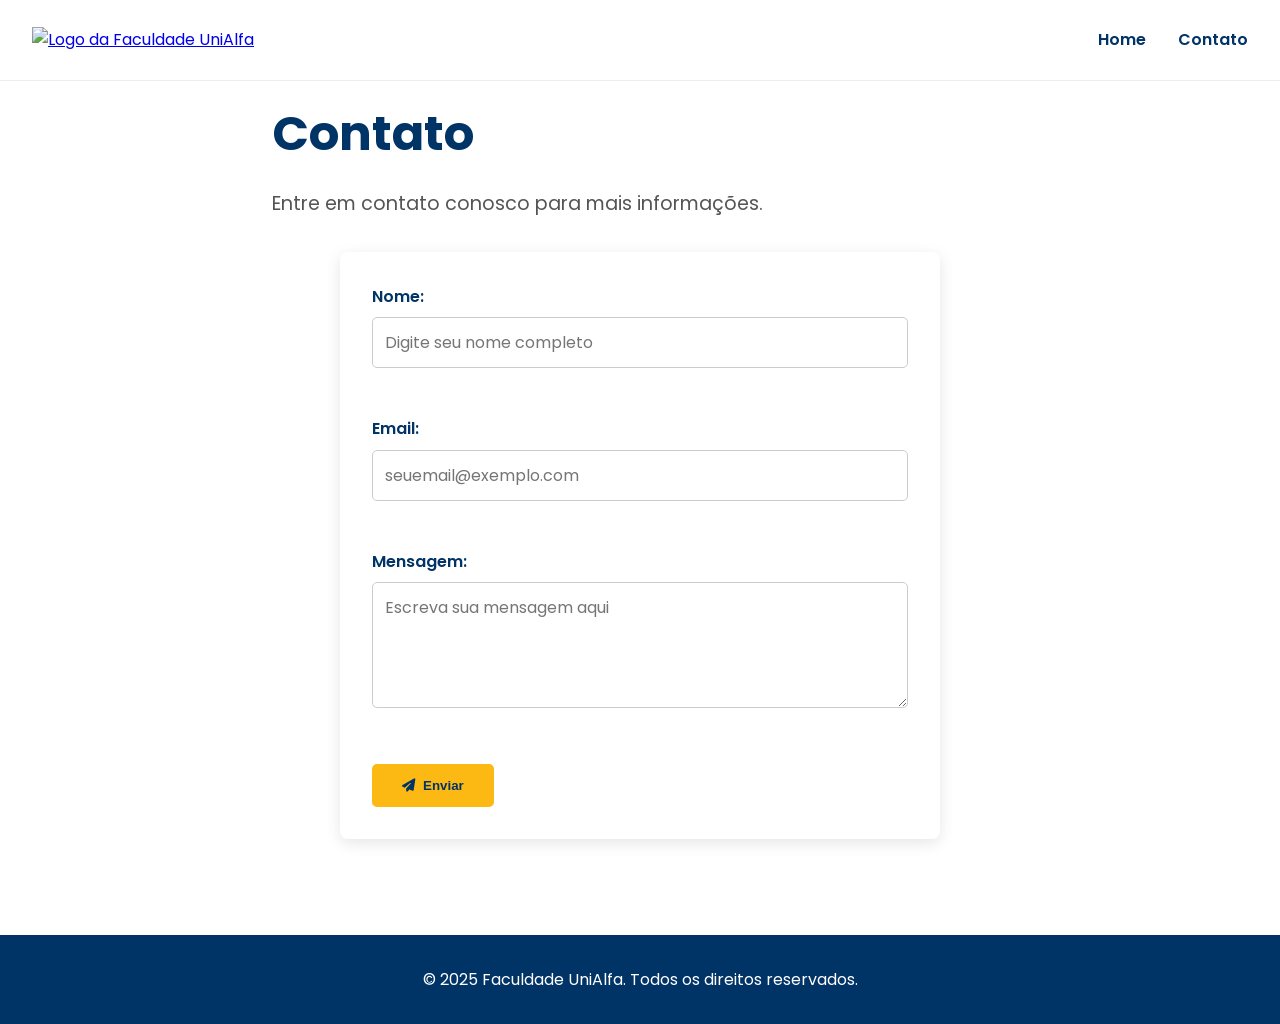
==== contato.html @ 8d39f126 "Adição de Página de Contato e Construção do Formulário de Contato" ====
<!DOCTYPE html>
<html lang="pt-BR">

<head>
    <meta charset="UTF-8">
    <meta name="viewport" content="width=device-width, initial-scale=1.0">
    <meta name="description"
        content="Entre em contato com a Faculdade UniAlfa para informações sobre cursos, matrículas e serviços.">
    <title>Faculdade UniAlfa - Contato</title>

    <link rel="stylesheet" href="style.css">
    <link rel="stylesheet" href="https://cdnjs.cloudflare.com/ajax/libs/font-awesome/6.4.0/css/all.min.css">
</head>

<body>

    <header class="header">
        <nav class="navbar" aria-label="Menu principal">
            <a href="index.html" class="logo" aria-label="Página inicial">
                <img src="https://www.alfaumuarama.edu.br/fau/images/logop.png" alt="Logo da Faculdade UniAlfa">
            </a>
            <ul class="nav-menu">
                <li class="nav-item"><a href="index.html" class="nav-link">Home</a></li>
                <li class="nav-item"><a href="contato.html" class="nav-link">Contato</a></li>
            </ul>
            <button class="hamburger" aria-label="Abrir menu">
                <span class="bar"></span>
                <span class="bar"></span>
                <span class="bar"></span>
            </button>
        </nav>
    </header>

    <main>
        <section class="hero-content" aria-label="Formulário de contato">
            <h1 class="hero-title">Contato</h1>
            <p class="hero-subtitle">Entre em contato conosco para mais informações.</p>

            <form class="contact-form" action="#" method="post">
                <div class="form-group">
                    <label for="name">Nome:</label>
                    <input type="text" id="name" name="name" placeholder="Digite seu nome completo" required>
                </div>

                <div class="form-group">
                    <label for="email">Email:</label>
                    <input type="email" id="email" name="email" placeholder="seuemail@exemplo.com" required>
                </div>

                <div class="form-group">
                    <label for="message">Mensagem:</label>
                    <textarea id="message" name="message" rows="4" placeholder="Escreva sua mensagem aqui"
                        required></textarea>
                </div>

                <button type="submit" class="btn btn-primary">
                    <i class="fa-solid fa-paper-plane"></i> Enviar
                </button>
            </form>
        </section>
    </main>

    <footer class="footer">
        <p>&copy; 2025 Faculdade UniAlfa. Todos os direitos reservados.</p>
    </footer>

    <script src="script.js"></script>
</body>

</html>
---- style.css ----
/* Importação da Fonte e Reset Básico */
@import url('https://fonts.googleapis.com/css2?family=Poppins:wght@400;600;700&display=swap');

* {
    margin: 0;
    padding: 0;
    box-sizing: border-box;
}

html {
    scroll-behavior: smooth;
}

body {
    font-family: 'Poppins', sans-serif;
    color: #333;
    line-height: 1.6;
}

.container {
    max-width: 1100px;
    margin: 0 auto;
    padding: 0 2rem;
}

/* Header e Navegação */
.header {
    background-color: #fff;
    border-bottom: 1px solid #eee;
    position: fixed;
    width: 100%;
    top: 0;
    z-index: 1000;
    transition: background-color 0.3s ease;
}

.navbar {
    display: flex;
    justify-content: space-between;
    align-items: center;
    height: 80px;
    padding: 0 2rem;
}

.logo img {
    height: 50px;
}

.nav-menu {
    display: flex;
    list-style: none;
    gap: 2rem;
}

.nav-link {
    text-decoration: none;
    color: #003366;
    font-weight: 600;
    transition: color 0.3s ease;
}

.nav-link:hover {
    color: #fdb913;
}

/* Menu Hamburger (Mobile) */
.hamburger {
    display: none;
    cursor: pointer;
}

.bar {
    display: block;
    width: 25px;
    height: 3px;
    margin: 5px auto;
    background-color: #003366;
    transition: all 0.3s ease-in-out;
}

/* Estilos Gerais de Seção */
section {
    padding: 6rem 0;
}

.section-title {
    text-align: center;
    font-size: 2.5rem;
    color: #003366;
    margin-bottom: 1rem;
}

.section-description {
    text-align: center;
    font-size: 1.1rem;
    color: #555;
    max-width: 600px;
    margin: 0 auto 3rem auto;
}

/* Botões */
.btn {
    display: inline-block;
    padding: 12px 28px;
    border-radius: 5px;
    text-decoration: none;
    font-weight: 600;
    transition: all 0.3s ease;
    text-align: center;
}

.btn-primary {
    background-color: #fdb913;
    color: #003366;
    border: 2px solid #fdb913;
}

.btn-primary:hover {
    background-color: transparent;
    color: #fdb913;
}

.btn-secondary {
    background-color: #003366;
    color: #fff;
    border: 2px solid #003366;
}

.btn-secondary:hover {
    background-color: transparent;
    color: #003366;
}

/* Seção Hero */
.hero {
    background: linear-gradient(rgba(0, 51, 102, 0.7), rgba(0, 51, 102, 0.7)), url('https://www.alfaumuarama.edu.br/fau/site/templates/assets/images/slides/slide-2.jpg') no-repeat center center/cover;
    height: 100vh;
    display: flex;
    align-items: center;
    justify-content: center;
    text-align: center;
    color: #fff;
    padding-top: 80px; /* Para compensar o header fixo */
}

.hero-content {
    max-width: 800px;
}

.hero-title {
    font-size: 3.5rem;
    margin-bottom: 1rem;
}

.hero-subtitle {
    font-size: 1.2rem;
    margin-bottom: 2rem;
}

/* Seção Cursos */
.cursos-section {
    background-color: #f9f9f9;
}

.cursos-grid {
    display: grid;
    grid-template-columns: repeat(auto-fit, minmax(300px, 1fr));
    gap: 2rem;
}

.curso-card {
    background-color: #fff;
    border-radius: 8px;
    box-shadow: 0 4px 15px rgba(0,0,0,0.1);
    overflow: hidden;
    transition: transform 0.3s ease, box-shadow 0.3s ease;
}

.curso-card:hover {
    transform: translateY(-10px);
    box-shadow: 0 8px 25px rgba(0,0,0,0.15);
}

.curso-card img {
    width: 100%;
    height: 200px;
    object-fit: cover;
}

.curso-info {
    padding: 1.5rem;
}

.curso-info h3 {
    color: #003366;
    margin-bottom: 0.5rem;
}

.curso-info p {
    margin-bottom: 1.5rem;
}

/* Seção Sobre */
.sobre-container {
    display: flex;
    align-items: center;
    gap: 3rem;
}

.sobre-image img {
    max-width: 450px;
    border-radius: 8px;
}

.sobre-content h2 {
    text-align: left;
    margin-bottom: 1.5rem;
}

.sobre-content ul {
    list-style: none;
    margin-top: 1rem;
}

.sobre-content li {
    margin-bottom: 0.5rem;
}

.sobre-content .fa-check-circle {
    color: #003366;
    margin-right: 0.5rem;
}

/* Seção Contato */
.contato-section {
    background-color: #f9f9f9;
}

.contato-wrapper {
    display: grid;
    grid-template-columns: 2fr 1fr;
    gap: 3rem;
    background: #fff;
    padding: 3rem;
    border-radius: 8px;
    box-shadow: 0 4px 15px rgba(0,0,0,0.1);
}

.form-group {
    margin-bottom: 1.5rem;
}

.form-group input,
.form-group textarea {
    width: 100%;
    padding: 12px;
    border: 1px solid #ccc;
    border-radius: 5px;
    font-family: 'Poppins', sans-serif;
}

.form-group input:focus,
.form-group textarea:focus {
    outline: none;
    border-color: #003366;
}

.contato-info {
    color: #333;
}

.contato-info h3 {
    color: #003366;
    margin-bottom: 1rem;
}

.contato-info p {
    margin-bottom: 1rem;
    display: flex;
    align-items: center;
}

.contato-info i {
    color: #003366;
    margin-right: 1rem;
    font-size: 1.2rem;
}

.social-icons {
    margin-top: 1rem;
}

.social-icons a {
    color: #003366;
    font-size: 1.5rem;
    margin-right: 1rem;
    transition: color 0.3s ease;
}

.social-icons a:hover {
    color: #fdb913;
}

/* Rodapé */
.footer {
    background-color: #003366;
    color: #fff;
    text-align: center;
    padding: 2rem 0;
}

.contact-form {
  max-width: 600px;
  margin: 0 auto;
  background: #fff;
  padding: 2rem;
  border-radius: 8px;
  box-shadow: 0 4px 15px rgba(0,0,0,0.1);
}

.contact-form label {
  display: block;
  font-weight: 600;
  color: #003366;
  margin-bottom: 0.5rem;
}

.contact-form input,
.contact-form textarea {
  width: 100%;
  padding: 12px;
  border: 1px solid #ccc;
  border-radius: 5px;
  font-family: 'Poppins', sans-serif;
  font-size: 1rem;
  margin-bottom: 1.5rem;
  transition: border-color 0.3s ease;
}

.contact-form input:focus,
.contact-form textarea:focus {
  outline: none;
  border-color: #fdb913;
  box-shadow: 0 0 0 2px rgba(253,185,19,0.2);
}

.contact-form .btn-primary {
  display: inline-flex;
  align-items: center;
  gap: .5rem;
  background-color: #fdb913;
  color: #003366;
  border: 2px solid #fdb913;
  font-weight: 600;
  padding: 12px 28px;
  border-radius: 5px;
  cursor: pointer;
  transition: all 0.3s ease;
}

.contact-form .btn-primary:hover {
  background-color: transparent;
  color: #fdb913;
}

.hero-content {
  max-width: 800px;
  margin: 0 auto;
  padding: 6rem 2rem;
}

.hero-content h1.hero-title {
  font-size: 3rem;
  color: #003366;
  margin-bottom: 1rem;
}

.hero-content p.hero-subtitle {
  font-size: 1.2rem;
  color: #555;
  margin-bottom: 2rem;
}

@media (max-width: 768px) {
  .contact-form {
    padding: 1.5rem;
  }

  .hero-content h1.hero-title {
    font-size: 2rem;
  }
}

@media(max-width: 992px) {
    .sobre-container {
        flex-direction: column;
        text-align: center;
    }
    .sobre-content h2 {
        text-align: center;
    }
    .sobre-image img {
        max-width: 100%;
    }
    .contato-wrapper {
        grid-template-columns: 1fr;
    }
}

@media(max-width: 768px) {
    .nav-menu {
        position: fixed;
        left: -100%;
        top: 80px;
        flex-direction: column;
        background-color: #fff;
        width: 100%;
        text-align: center;
        transition: 0.3s;
        box-shadow: 0 10px 27px rgba(0, 0, 0, 0.05);
    }

    .nav-menu.active {
        left: 0;
    }

    .nav-item {
        margin: 2rem 0;
    }

    .hamburger {
        display: block;
    }

    .hamburger.active .bar:nth-child(2) {
        opacity: 0;
    }

    .hamburger.active .bar:nth-child(1) {
        transform: translateY(8px) rotate(45deg);
    }

    .hamburger.active .bar:nth-child(3) {
        transform: translateY(-8px) rotate(-45deg);
    }

    .hero-title {
        font-size: 2.5rem;
    }
    
    .section-title {
        font-size: 2rem;
    }
}
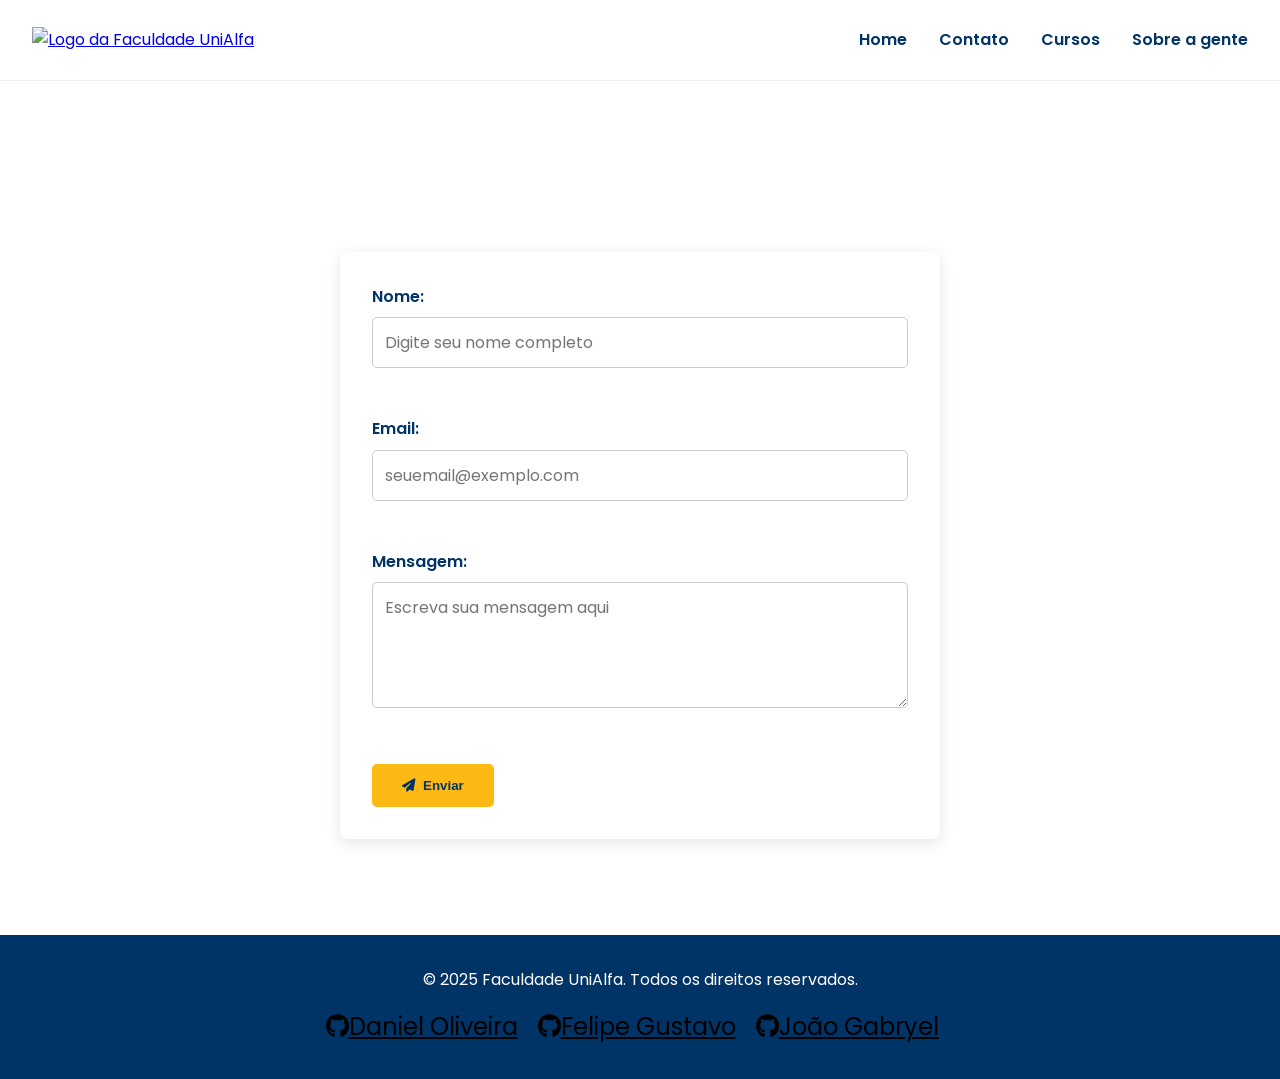
==== commit 0f12baa6: "Ajustes na Home para links e alterações de estilo para melhor visualização." ====
--- a/contato.html
+++ b/contato.html
@@ -22,6 +22,8 @@
             <ul class="nav-menu">
                 <li class="nav-item"><a href="index.html" class="nav-link">Home</a></li>
                 <li class="nav-item"><a href="contato.html" class="nav-link">Contato</a></li>
+                <li class="nav-item"><a href="#cursos" class="nav-link">Cursos</a></li>
+                <li class="nav-item"><a href="#sobre" class="nav-link">Sobre a gente</a></li>
             </ul>
             <button class="hamburger" aria-label="Abrir menu">
                 <span class="bar"></span>
@@ -62,6 +64,11 @@
 
     <footer class="footer">
         <p>&copy; 2025 Faculdade UniAlfa. Todos os direitos reservados.</p>
+        <div class="social-icons">
+            <a href="https://github.com/danielsz3"><i class="fab fa-github"></i>Daniel Oliveira</a>
+            <a href="https://github.com/flpgustavo"><i class="fab fa-github"></i>Felipe Gustavo</a>
+            <a href="https://github.com/JoaoGabryel"><i class="fab fa-github"></i>João Gabryel</a>
+        </div>
     </footer>
 
     <script src="script.js"></script>
--- a/style.css
+++ b/style.css
@@ -133,7 +133,7 @@
 
 /* Seção Hero */
 .hero {
-    background: linear-gradient(rgba(0, 51, 102, 0.7), rgba(0, 51, 102, 0.7)), url('https://www.alfaumuarama.edu.br/fau/site/templates/assets/images/slides/slide-2.jpg') no-repeat center center/cover;
+    background: linear-gradient(rgba(0, 51, 102, 0.7), rgba(0, 51, 102, 0.7)), url('https://www.alfaumuarama.edu.br/downloads/banner/1748867957_1.jpg') no-repeat center center/cover;
     height: 100vh;
     display: flex;
     align-items: center;
@@ -148,6 +148,7 @@
 }
 
 .hero-title {
+    
     font-size: 3.5rem;
     margin-bottom: 1rem;
 }
@@ -291,14 +292,14 @@
 }
 
 .social-icons a {
-    color: #003366;
+    color: #000000;
     font-size: 1.5rem;
     margin-right: 1rem;
     transition: color 0.3s ease;
 }
 
 .social-icons a:hover {
-    color: #fdb913;
+    color: #138cfd;
 }
 
 /* Rodapé */
@@ -371,13 +372,13 @@
 
 .hero-content h1.hero-title {
   font-size: 3rem;
-  color: #003366;
+  color: #fff;
   margin-bottom: 1rem;
 }
 
 .hero-content p.hero-subtitle {
   font-size: 1.2rem;
-  color: #555;
+  color: #ffffff;
   margin-bottom: 2rem;
 }
 
@@ -451,4 +452,17 @@
     .section-title {
         font-size: 2rem;
     }
+}
+
+.testemunhos, .diferenciais {
+    padding: 4rem 2rem;
+    background-color: #f9f9f9;
+    text-align: center;
+}
+
+.testemunhos .curso-card, .diferenciais .curso-card {
+    padding: 2rem;
+    border-radius: 8px;
+    background-color: #fff;
+    box-shadow: 0 4px 15px rgba(0,0,0,0.1);
 }
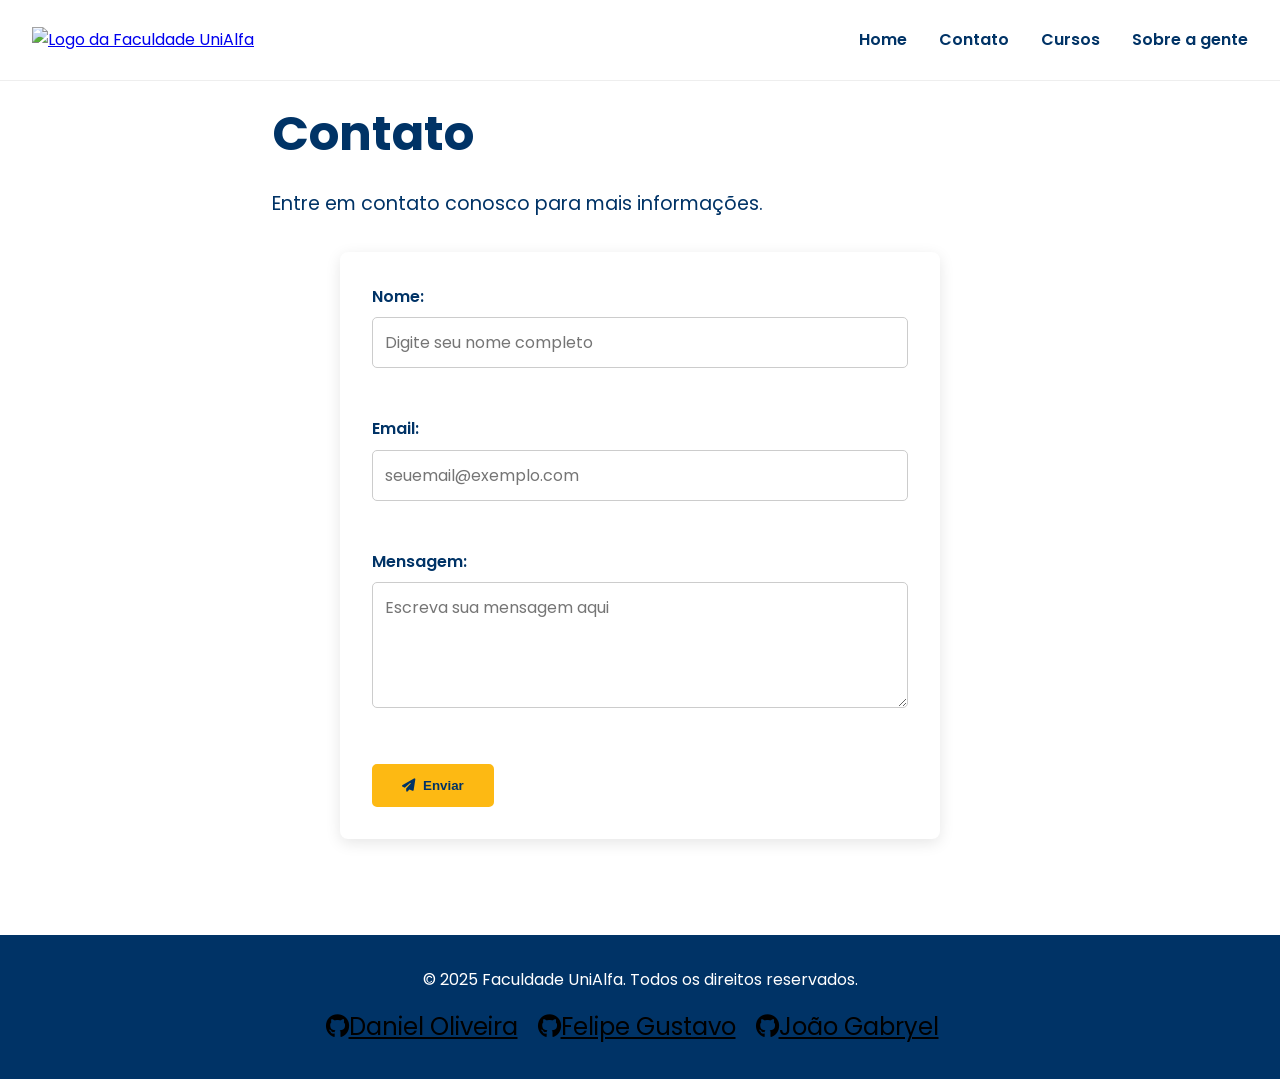
==== commit 42521e9f: "Criação da Page Curso e feito alterações." ====
--- a/contato.html
+++ b/contato.html
@@ -22,8 +22,8 @@
             <ul class="nav-menu">
                 <li class="nav-item"><a href="index.html" class="nav-link">Home</a></li>
                 <li class="nav-item"><a href="contato.html" class="nav-link">Contato</a></li>
-                <li class="nav-item"><a href="#cursos" class="nav-link">Cursos</a></li>
-                <li class="nav-item"><a href="#sobre" class="nav-link">Sobre a gente</a></li>
+                <li class="nav-item"><a href="cursos.html" class="nav-link">Cursos</a></li>
+                <li class="nav-item"><a href="sobre.html" class="nav-link">Sobre a gente</a></li>
             </ul>
             <button class="hamburger" aria-label="Abrir menu">
                 <span class="bar"></span>
--- a/style.css
+++ b/style.css
@@ -372,11 +372,23 @@
 
 .hero-content h1.hero-title {
   font-size: 3rem;
+  color: #003366;
+  margin-bottom: 1rem;
+}
+
+.hero-content h1.hero-title2 {
+  font-size: 3rem;
   color: #fff;
   margin-bottom: 1rem;
 }
 
 .hero-content p.hero-subtitle {
+  font-size: 1.2rem;
+  color: #003366;
+  margin-bottom: 2rem;
+}
+
+.hero-content p.hero-subtitle2 {
   font-size: 1.2rem;
   color: #ffffff;
   margin-bottom: 2rem;
@@ -465,4 +477,59 @@
     border-radius: 8px;
     background-color: #fff;
     box-shadow: 0 4px 15px rgba(0,0,0,0.1);
-}+}
+
+.cursos-grid {
+    display: grid;
+    grid-template-columns: repeat(auto-fit, minmax(280px, 1fr));
+    gap: 2rem;
+    margin-top: 2rem;
+}
+
+.curso-card {
+    background: #fff;
+    border-radius: 12px;
+    padding: 1rem;
+    text-align: center;
+    box-shadow: 0 4px 10px rgba(0,0,0,0.1);
+    transition: transform 0.3s;
+}
+.curso-card:hover {
+    transform: translateY(-5px);
+}
+
+.curso-card img {
+    width: 100%;
+    height: 160px;
+    object-fit: cover;
+    border-radius: 8px;
+    margin-bottom: 1rem;
+}
+
+/* Modal */
+.modal {
+    display: none; 
+    position: fixed; 
+    z-index: 1000; 
+    left: 0; top: 0; 
+    width: 100%; height: 100%;
+    background-color: rgba(0,0,0,0.7);
+    justify-content: center; align-items: center;
+}
+
+.modal-content {
+    background: #fff;
+    padding: 2rem;
+    border-radius: 10px;
+    width: 90%;
+    max-width: 600px;
+    text-align: left;
+    position: relative;
+}
+
+.close {
+    position: absolute;
+    top: 10px; right: 15px;
+    font-size: 1.5rem;
+    cursor: pointer;
+}
